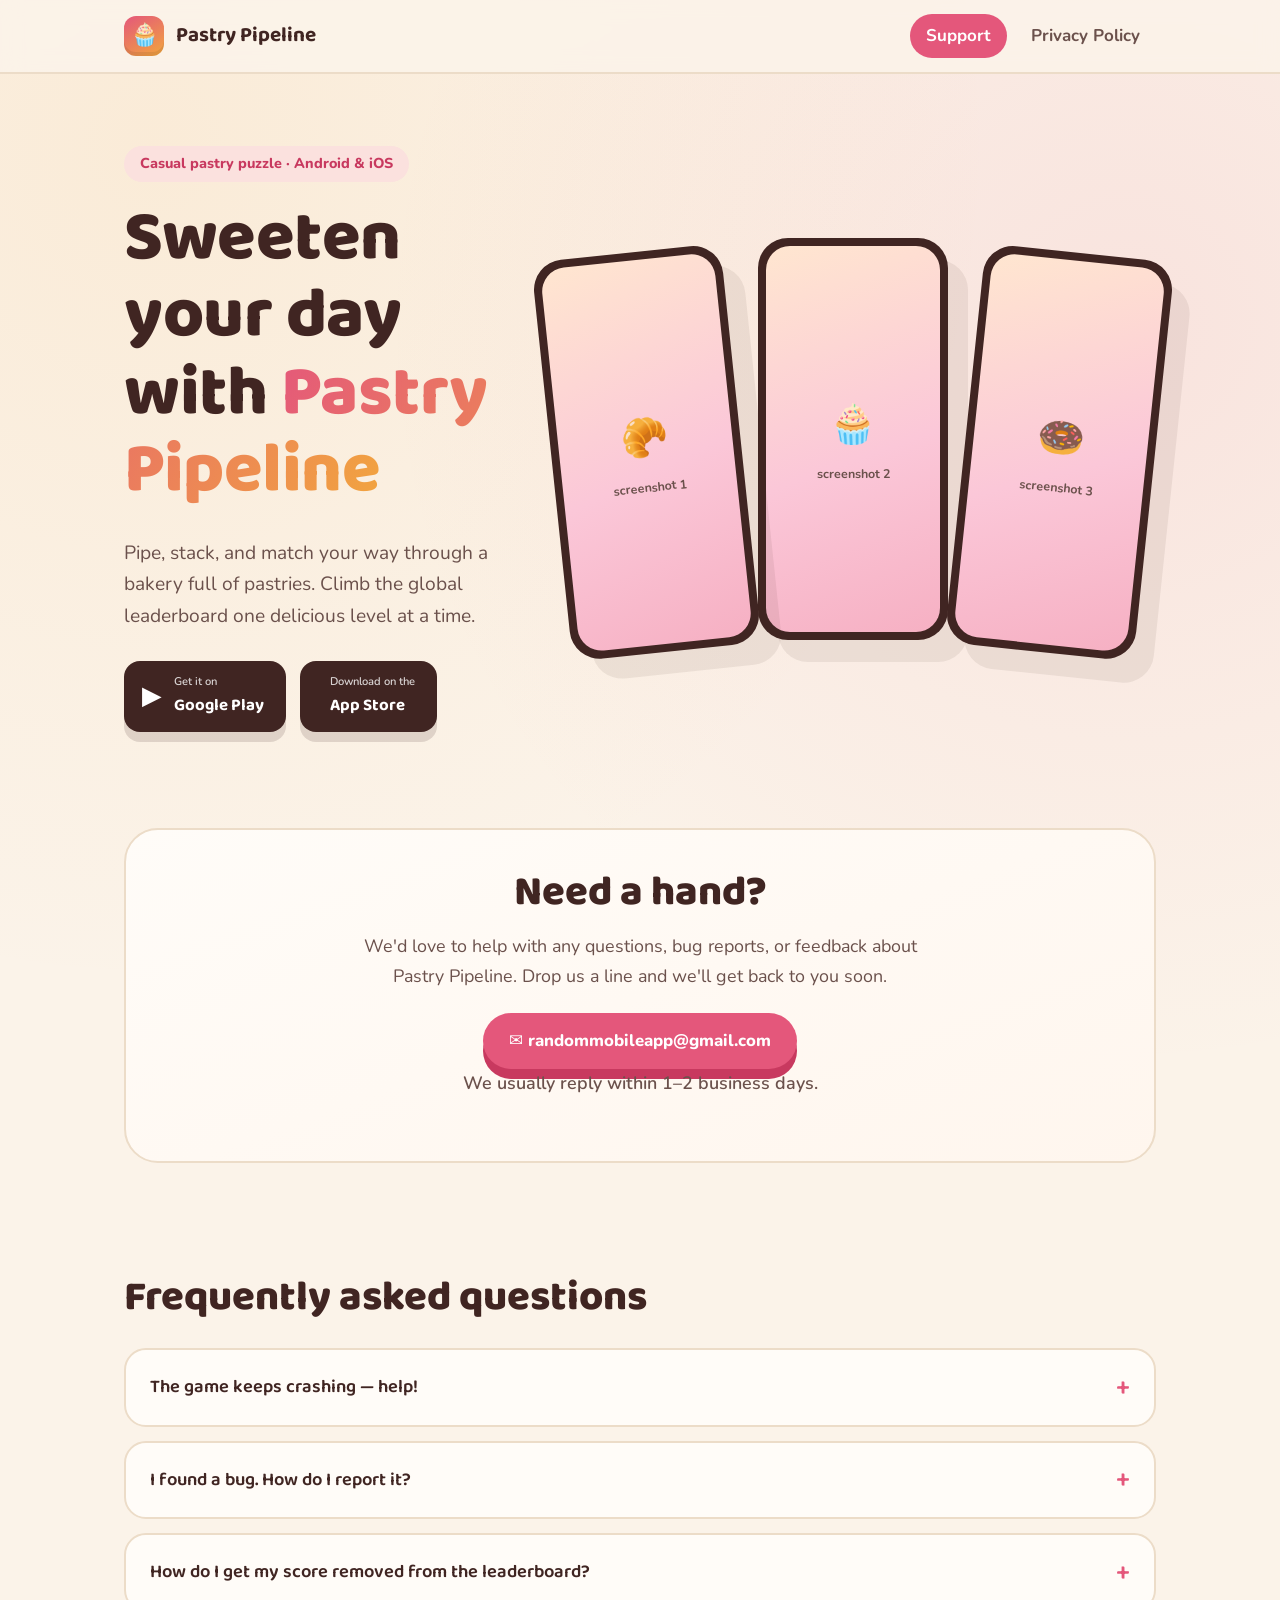
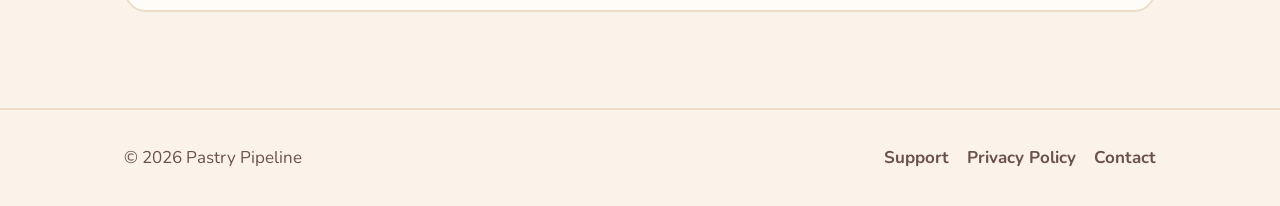
==== index.html @ 0d0adc80 "Add files via upload" ====
<!DOCTYPE html>
<html lang="en">
<head>
  <meta charset="UTF-8" />
  <meta name="viewport" content="width=device-width, initial-scale=1" />
  <title>Pastry Pipeline — Support</title>
  <meta name="description" content="Support and help for Pastry Pipeline, a casual pastry puzzle game for Android and iOS. Contact us with questions, bug reports, or feedback." />
  <meta name="referrer" content="origin" />
  <!-- Open Graph -->
  <meta property="og:title" content="Pastry Pipeline" />
  <meta property="og:type" content="website" />
  <meta property="og:description" content="Support and help for Pastry Pipeline." />
  <link rel="icon" href="data:image/svg+xml,<svg xmlns='http://www.w3.org/2000/svg' viewBox='0 0 100 100'><text y='.9em' font-size='90'>🧁</text></svg>" />
  <link rel="preconnect" href="https://fonts.googleapis.com" />
  <link rel="preconnect" href="https://fonts.gstatic.com" crossorigin />
  <link href="https://fonts.googleapis.com/css2?family=Baloo+2:wght@500;600;700;800&family=Nunito:wght@400;600;700;800&display=swap" rel="stylesheet" />
  <link rel="stylesheet" href="styles.css" />
</head>
<body>
  <header class="site-header">
    <nav class="nav" aria-label="Primary">
      <a class="brand" href="index.html">
        <span class="logo" aria-hidden="true">🧁</span>
        <span class="name">Pastry Pipeline</span>
      </a>
      <div class="nav-links">
        <a href="index.html" class="active">Support</a>
        <a href="privacy-policy.html">Privacy&nbsp;Policy</a>
      </div>
    </nav>
  </header>

  <main>
    <!-- Hero -->
    <section class="hero">
      <div class="wrap hero-grid">
        <div>
          <span class="eyebrow">Casual pastry puzzle · Android &amp; iOS</span>
          <h1>Sweeten your day with <span class="glaze">Pastry Pipeline</span></h1>
          <p class="lead">Pipe, stack, and match your way through a bakery full of pastries. Climb the global leaderboard one delicious level at a time.</p>
          <div class="badges">
            <a class="store-badge" href="#" aria-label="Download on Google Play">
              <span class="ico" aria-hidden="true">▶</span>
              <span><small>Get it on</small><b>Google Play</b></span>
            </a>
            <a class="store-badge" href="#" aria-label="Download on the App Store">
              <span class="ico" aria-hidden="true"></span>
              <span><small>Download on the</small><b>App Store</b></span>
            </a>
          </div>
        </div>

        <div class="phones" aria-hidden="true">
          <!-- Replace the placeholder screens with your own screenshots:
               <div class="screen"><img src="images/screen-1.png" alt="Gameplay"></div> -->
          <div class="phone tilt-l">
            <div class="screen"><div><div class="ph-emoji">🥐</div><div class="ph-note">screenshot 1</div></div></div>
          </div>
          <div class="phone">
            <div class="screen"><div><div class="ph-emoji">🧁</div><div class="ph-note">screenshot 2</div></div></div>
          </div>
          <div class="phone tilt-r">
            <div class="screen"><div><div class="ph-emoji">🍩</div><div class="ph-note">screenshot 3</div></div></div>
          </div>
        </div>
      </div>
    </section>

    <!-- Support -->
    <section class="section" id="support">
      <div class="wrap">
        <div class="card support-card">
          <h2>Need a hand?</h2>
          <p>We'd love to help with any questions, bug reports, or feedback about Pastry Pipeline. Drop us a line and we'll get back to you soon.</p>
          <a class="contact-pill" href="mailto:randommobileapp@gmail.com">✉️ randommobileapp@gmail.com</a>
          <p class="reply-note">We usually reply within 1–2 business days.</p>
        </div>
      </div>
    </section>

    <!-- FAQ -->
    <section class="section" id="faq">
      <div class="wrap">
        <h2>Frequently asked questions</h2>
        <div class="faq">
          <details class="faq-item">
            <summary>The game keeps crashing — help!</summary>
            <div class="answer">Try restarting or reinstalling the app. If it persists, email us with your device model and iOS or Android version so we can look into it.</div>
          </details>
          <details class="faq-item">
            <summary>I found a bug. How do I report it?</summary>
            <div class="answer">Email us a quick description of what happened and we'll look into it right away.</div>
          </details>
          <details class="faq-item">
            <summary>How do I get my score removed from the leaderboard?</summary>
            <div class="answer">Since the game has no in-app delete option, just email us and we'll remove your leaderboard entry. See the <a href="privacy-policy.html">Privacy Policy</a> for details on your data rights.</div>
          </details>
        </div>
      </div>
    </section>
  </main>

  <footer class="site-footer">
    <div class="wrap footer-inner">
      <span>© <span id="year">2026</span> Pastry Pipeline</span>
      <nav aria-label="Footer">
        <a href="index.html">Support</a>
        <a href="privacy-policy.html">Privacy Policy</a>
        <a href="mailto:randommobileapp@gmail.com">Contact</a>
      </nav>
    </div>
  </footer>

  <script>document.getElementById("year").textContent = new Date().getFullYear();</script>
</body>
</html>
---- styles.css ----
/* ============================================================
   Pastry Pipeline — shared styles
   Confectionery theme: vanilla cream, strawberry glaze, caramel
   ============================================================ */

:root {
  --vanilla: #fbf3e9;
  --vanilla-deep: #f5e7d4;
  --cream-card: #fffcf8;
  --strawberry: #e4577b;
  --strawberry-deep: #c8395f;
  --caramel: #f2a63d;
  --cocoa: #402522;
  --cocoa-soft: #6b514c;
  --pink-tint: #fbe1de;
  --mint: #7fc9a6;
  --line: #ecdcc8;
  --shadow: 20px 22px 0 rgba(64, 37, 34, 0.08);
  --radius-lg: 34px;
  --radius-md: 22px;
  --radius-sm: 14px;
  --maxw: 1080px;
  --font-display: "Baloo 2", system-ui, sans-serif;
  --font-body: "Nunito", system-ui, sans-serif;
}

* { box-sizing: border-box; }

html { scroll-behavior: smooth; }

body {
  margin: 0;
  font-family: var(--font-body);
  color: var(--cocoa);
  background-color: var(--vanilla);
  background-image:
    radial-gradient(circle at 12% 8%, rgba(242, 166, 61, 0.10), transparent 42%),
    radial-gradient(circle at 88% 18%, rgba(228, 87, 123, 0.10), transparent 40%);
  line-height: 1.65;
  font-size: 17px;
  -webkit-font-smoothing: antialiased;
}

h1, h2, h3 {
  font-family: var(--font-display);
  color: var(--cocoa);
  line-height: 1.1;
  margin: 0 0 0.4em;
}

a { color: var(--strawberry-deep); }

.wrap {
  max-width: var(--maxw);
  margin: 0 auto;
  padding: 0 24px;
}

/* -------- Header / nav -------- */
.site-header {
  position: sticky;
  top: 0;
  z-index: 50;
  background: rgba(251, 243, 233, 0.9);
  backdrop-filter: blur(10px);
  border-bottom: 2px solid var(--line);
}
.nav {
  display: flex;
  align-items: center;
  justify-content: space-between;
  gap: 16px;
  padding: 14px 24px;
  max-width: var(--maxw);
  margin: 0 auto;
}
.brand {
  display: inline-flex;
  align-items: center;
  gap: 12px;
  text-decoration: none;
  color: var(--cocoa);
  font-family: var(--font-display);
  font-weight: 700;
  font-size: 1.3rem;
}
.brand .logo {
  width: 40px;
  height: 40px;
  border-radius: 12px;
  background: linear-gradient(150deg, var(--strawberry), var(--caramel));
  display: grid;
  place-items: center;
  font-size: 22px;
  box-shadow: inset 0 -4px 0 rgba(0, 0, 0, 0.08);
}
.nav-links {
  display: flex;
  gap: 8px;
  align-items: center;
}
.nav-links a {
  text-decoration: none;
  color: var(--cocoa-soft);
  font-weight: 700;
  padding: 8px 16px;
  border-radius: 999px;
  transition: background 0.15s, color 0.15s;
}
.nav-links a:hover { background: var(--pink-tint); color: var(--strawberry-deep); }
.nav-links a.active { background: var(--strawberry); color: #fff; }

/* -------- Hero -------- */
.hero {
  padding: 72px 0 40px;
}
.hero-grid {
  display: grid;
  grid-template-columns: 1.05fr 0.95fr;
  gap: 48px;
  align-items: center;
}
.eyebrow {
  display: inline-block;
  background: var(--pink-tint);
  color: var(--strawberry-deep);
  font-weight: 800;
  padding: 6px 16px;
  border-radius: 999px;
  font-size: 0.9rem;
  margin-bottom: 18px;
}
.hero h1 {
  font-size: clamp(2.6rem, 6vw, 4.4rem);
  font-weight: 800;
  letter-spacing: -0.5px;
}
.hero h1 .glaze {
  background: linear-gradient(120deg, var(--strawberry), var(--caramel));
  -webkit-background-clip: text;
  background-clip: text;
  color: transparent;
}
.hero p.lead {
  font-size: 1.2rem;
  color: var(--cocoa-soft);
  max-width: 46ch;
  margin: 10px 0 28px;
}
.badges {
  display: flex;
  flex-wrap: wrap;
  gap: 14px;
}
.store-badge {
  display: inline-flex;
  align-items: center;
  gap: 12px;
  background: var(--cocoa);
  color: #fff;
  text-decoration: none;
  padding: 12px 22px 12px 18px;
  border-radius: 16px;
  font-weight: 700;
  box-shadow: 0 10px 0 rgba(64, 37, 34, 0.15);
  transition: transform 0.12s, box-shadow 0.12s;
}
.store-badge:hover { transform: translateY(3px); box-shadow: 0 7px 0 rgba(64, 37, 34, 0.15); }
.store-badge small { display: block; font-size: 0.7rem; font-weight: 600; opacity: 0.8; }
.store-badge b { font-family: var(--font-display); font-size: 1.05rem; }
.store-badge .ico { font-size: 1.6rem; }

/* Phone mockups */
.phones {
  position: relative;
  display: flex;
  justify-content: center;
  gap: 18px;
}
.phone {
  width: 190px;
  aspect-ratio: 9 / 19;
  background: var(--cocoa);
  border-radius: 30px;
  padding: 8px;
  box-shadow: var(--shadow);
}
.phone .screen {
  width: 100%;
  height: 100%;
  border-radius: 24px;
  overflow: hidden;
  background: linear-gradient(160deg, #ffe6d0, #fbc7d8 55%, #f6b0c3);
  display: grid;
  place-items: center;
  text-align: center;
  color: var(--cocoa);
  padding: 16px;
}
.phone .screen img { width: 100%; height: 100%; object-fit: cover; }
.phone .screen .ph-emoji { font-size: 2.4rem; margin-bottom: 8px; }
.phone .screen .ph-note { font-size: 0.78rem; font-weight: 700; color: var(--cocoa-soft); }
.phone.tilt-l { transform: rotate(-6deg) translateY(14px); }
.phone.tilt-r { transform: rotate(6deg) translateY(14px); }

/* -------- Sections -------- */
.section { padding: 56px 0; }
.section h2 {
  font-size: clamp(1.9rem, 4vw, 2.6rem);
  font-weight: 800;
}

.card {
  background: var(--cream-card);
  border: 2px solid var(--line);
  border-radius: var(--radius-lg);
  padding: 40px;
}

.support-card {
  background: linear-gradient(160deg, var(--cream-card), #fff6ee);
  text-align: center;
}
.support-card p { font-size: 1.12rem; color: var(--cocoa-soft); max-width: 52ch; margin: 0 auto 22px; }
.contact-pill {
  display: inline-flex;
  align-items: center;
  gap: 10px;
  background: var(--strawberry);
  color: #fff;
  text-decoration: none;
  font-weight: 800;
  padding: 14px 26px;
  border-radius: 999px;
  font-size: 1.05rem;
  box-shadow: 0 10px 0 var(--strawberry-deep);
  transition: transform 0.12s, box-shadow 0.12s;
}
.contact-pill:hover { transform: translateY(3px); box-shadow: 0 7px 0 var(--strawberry-deep); }
.reply-note { margin-top: 26px; margin-bottom: 0; color: var(--cocoa-soft); font-weight: 600; }

/* FAQ */
.faq { display: grid; gap: 14px; margin-top: 28px; }
details.faq-item {
  background: var(--cream-card);
  border: 2px solid var(--line);
  border-radius: var(--radius-md);
  padding: 4px 24px;
  transition: border-color 0.15s;
}
details.faq-item[open] { border-color: var(--strawberry); }
details.faq-item summary {
  list-style: none;
  cursor: pointer;
  font-family: var(--font-display);
  font-weight: 600;
  font-size: 1.15rem;
  padding: 18px 0;
  display: flex;
  justify-content: space-between;
  align-items: center;
  gap: 16px;
}
details.faq-item summary::-webkit-details-marker { display: none; }
details.faq-item summary::after {
  content: "+";
  font-size: 1.6rem;
  color: var(--strawberry);
  transition: transform 0.2s;
  line-height: 1;
}
details.faq-item[open] summary::after { transform: rotate(45deg); }
details.faq-item .answer { padding: 0 0 20px; color: var(--cocoa-soft); }

/* -------- Privacy policy document -------- */
.doc { padding: 48px 0 24px; }
.doc .card { padding: clamp(28px, 5vw, 60px); }
.doc h1 { font-size: clamp(2rem, 5vw, 3rem); font-weight: 800; }
.doc .updated {
  display: inline-block;
  background: var(--vanilla-deep);
  color: var(--cocoa-soft);
  font-weight: 700;
  padding: 5px 14px;
  border-radius: 999px;
  font-size: 0.9rem;
  margin-bottom: 8px;
}
.doc h2 {
  font-size: 1.5rem;
  font-weight: 700;
  margin-top: 2em;
  padding-top: 0.6em;
  border-top: 2px solid var(--line);
}
.doc h3 { font-size: 1.2rem; font-weight: 700; margin-top: 1.4em; color: var(--strawberry-deep); }
.doc h4 { font-family: var(--font-display); font-size: 1.05rem; margin: 1.2em 0 0.3em; }
.doc p, .doc li { color: #4d3733; max-width: 72ch; }
.doc ul { padding-left: 1.2em; }
.doc li { margin: 0.35em 0; }
.doc a { word-break: break-word; }
.toc {
  background: var(--vanilla);
  border: 2px dashed var(--line);
  border-radius: var(--radius-md);
  padding: 20px 26px;
  margin: 24px 0 8px;
}
.toc strong { font-family: var(--font-display); }
.toc ol { margin: 10px 0 0; padding-left: 1.4em; columns: 2; column-gap: 32px; }
.toc a { text-decoration: none; font-weight: 700; }
.toc a:hover { text-decoration: underline; }

/* -------- Footer -------- */
.site-footer {
  border-top: 2px solid var(--line);
  margin-top: 40px;
  padding: 34px 0;
  color: var(--cocoa-soft);
}
.footer-inner {
  display: flex;
  flex-wrap: wrap;
  justify-content: space-between;
  align-items: center;
  gap: 16px;
}
.footer-inner nav { display: flex; gap: 18px; }
.footer-inner a { color: var(--cocoa-soft); text-decoration: none; font-weight: 700; }
.footer-inner a:hover { color: var(--strawberry-deep); }

/* -------- Responsive -------- */
@media (max-width: 820px) {
  .hero-grid { grid-template-columns: 1fr; gap: 32px; }
  .phones { order: -1; }
  .phone { width: 150px; }
  .nav-links a { padding: 8px 12px; }
  .toc ol { columns: 1; }
}
@media (max-width: 480px) {
  body { font-size: 16px; }
  .brand span.name { display: none; }
  .phone.tilt-l, .phone.tilt-r { transform: none; }
  .phones { flex-wrap: wrap; }
  .card { padding: 28px 20px; }
  .contact-pill {
    max-width: 100%;
    font-size: 0.95rem;
    padding: 14px 20px;
    word-break: break-word;
    text-align: center;
  }
}

@media (prefers-reduced-motion: reduce) {
  * { scroll-behavior: auto; transition: none !important; }
}

:focus-visible { outline: 3px solid var(--caramel); outline-offset: 3px; border-radius: 6px; }
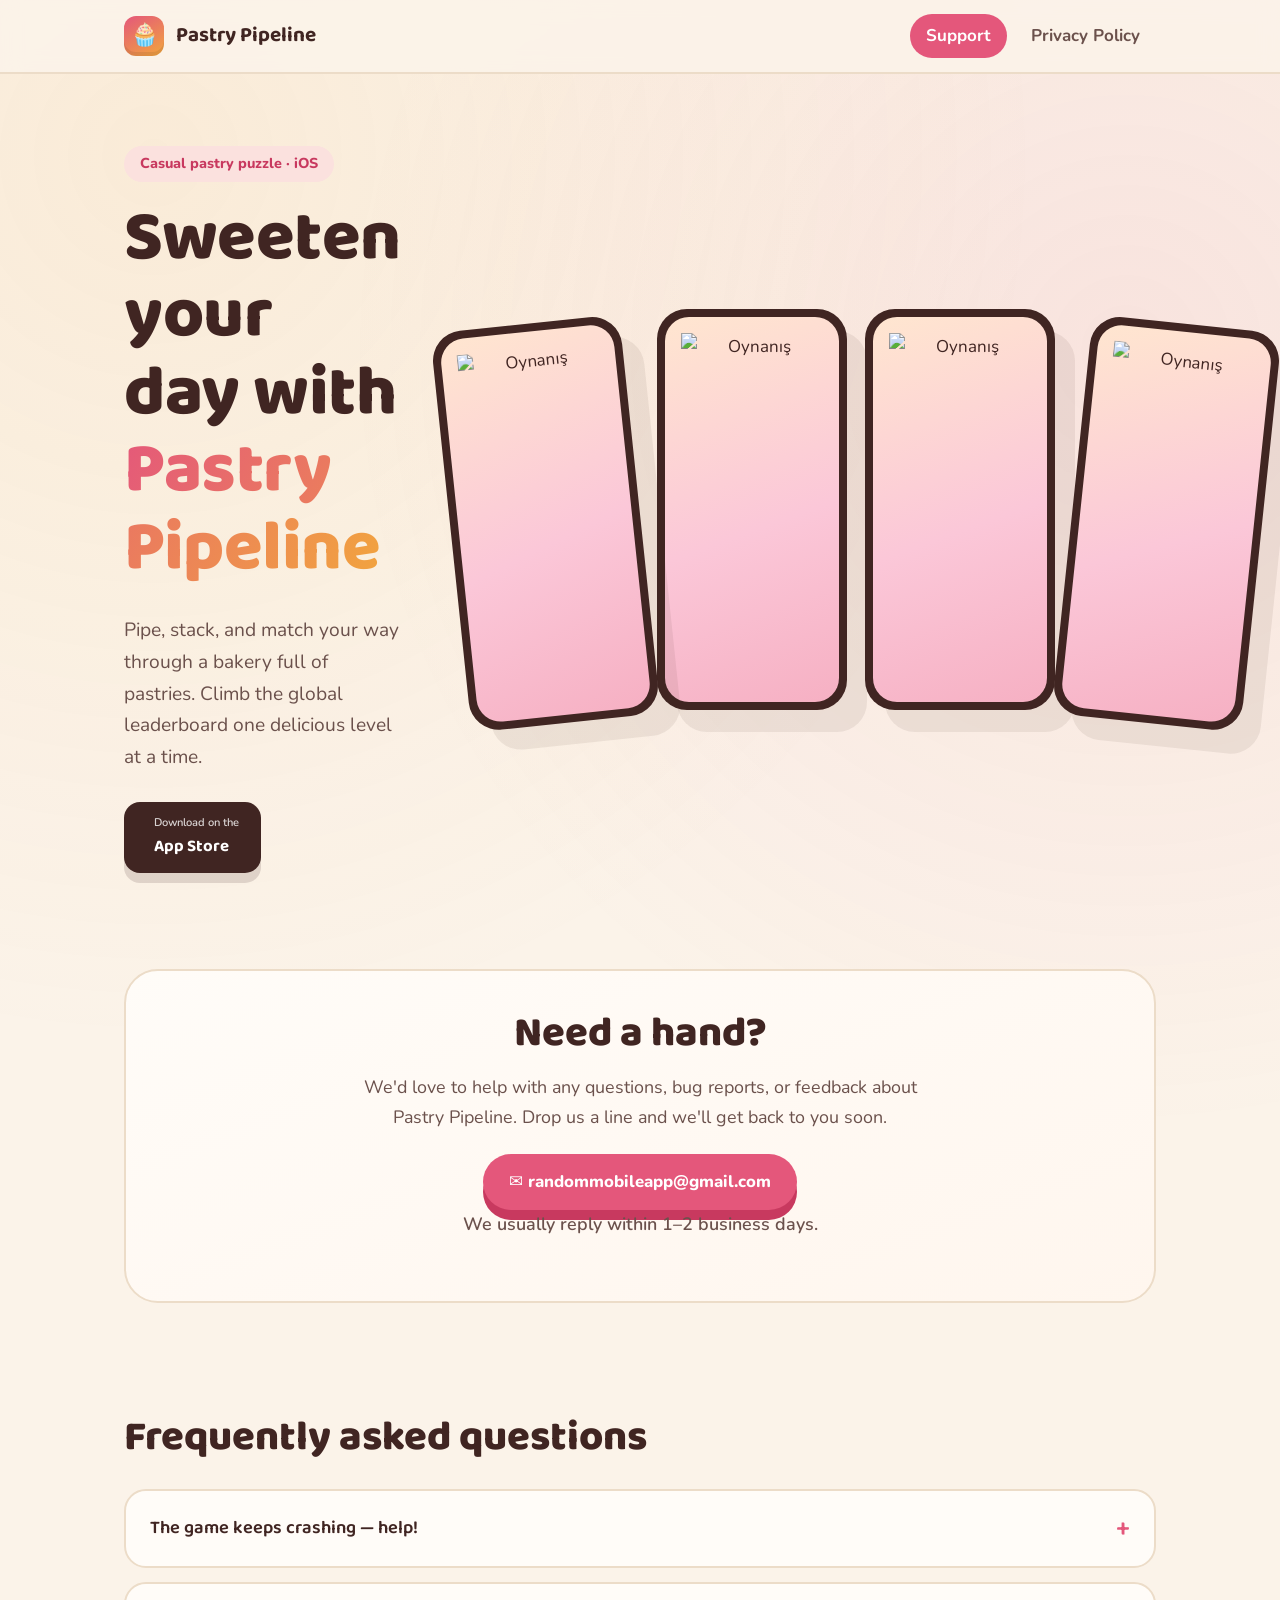
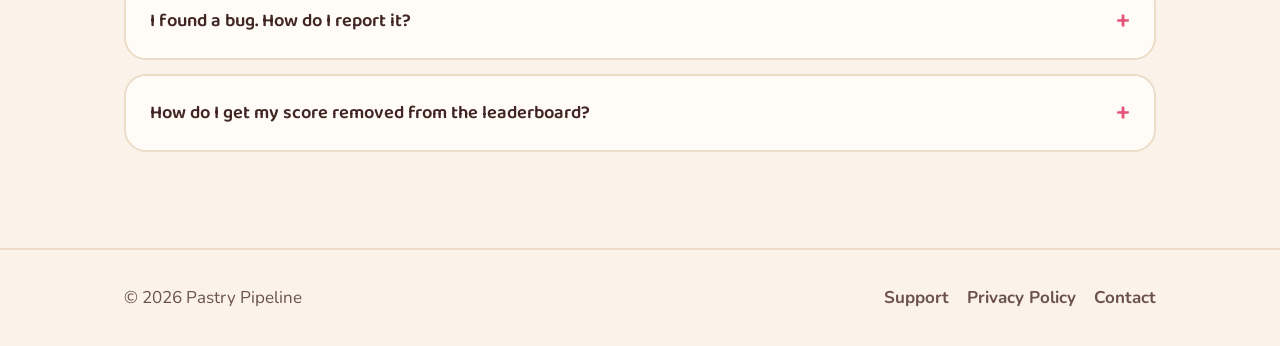
==== commit 257abf83: "Update iOS references and remove Android mentions" ====
--- a/index.html
+++ b/index.html
@@ -4,7 +4,7 @@
   <meta charset="UTF-8" />
   <meta name="viewport" content="width=device-width, initial-scale=1" />
   <title>Pastry Pipeline — Support</title>
-  <meta name="description" content="Support and help for Pastry Pipeline, a casual pastry puzzle game for Android and iOS. Contact us with questions, bug reports, or feedback." />
+  <meta name="description" content="Support and help for Pastry Pipeline, a casual pastry puzzle game for iOS. Contact us with questions, bug reports, or feedback." />
   <meta name="referrer" content="origin" />
   <!-- Open Graph -->
   <meta property="og:title" content="Pastry Pipeline" />
@@ -35,14 +35,10 @@
     <section class="hero">
       <div class="wrap hero-grid">
         <div>
-          <span class="eyebrow">Casual pastry puzzle · Android &amp; iOS</span>
+          <span class="eyebrow">Casual pastry puzzle · iOS</span>
           <h1>Sweeten your day with <span class="glaze">Pastry Pipeline</span></h1>
           <p class="lead">Pipe, stack, and match your way through a bakery full of pastries. Climb the global leaderboard one delicious level at a time.</p>
           <div class="badges">
-            <a class="store-badge" href="#" aria-label="Download on Google Play">
-              <span class="ico" aria-hidden="true">▶</span>
-              <span><small>Get it on</small><b>Google Play</b></span>
-            </a>
             <a class="store-badge" href="#" aria-label="Download on the App Store">
               <span class="ico" aria-hidden="true"></span>
               <span><small>Download on the</small><b>App Store</b></span>
@@ -54,13 +50,16 @@
           <!-- Replace the placeholder screens with your own screenshots:
                <div class="screen"><img src="images/screen-1.png" alt="Gameplay"></div> -->
           <div class="phone tilt-l">
-            <div class="screen"><div><div class="ph-emoji">🥐</div><div class="ph-note">screenshot 1</div></div></div>
+            <div class="screen"><img src="images/screen-1.png" alt="Oynanış"></div>
           </div>
           <div class="phone">
-            <div class="screen"><div><div class="ph-emoji">🧁</div><div class="ph-note">screenshot 2</div></div></div>
+            <div class="screen"><img src="images/screen-2.png" alt="Oynanış"></div>
+          </div>
+          <div class="phone">
+            <div class="screen"><img src="images/screen-3.png" alt="Oynanış"></div>
           </div>
           <div class="phone tilt-r">
-            <div class="screen"><div><div class="ph-emoji">🍩</div><div class="ph-note">screenshot 3</div></div></div>
+            <div class="screen"><img src="images/screen-4.png" alt="Oynanış"></div>
           </div>
         </div>
       </div>
@@ -85,7 +84,7 @@
         <div class="faq">
           <details class="faq-item">
             <summary>The game keeps crashing — help!</summary>
-            <div class="answer">Try restarting or reinstalling the app. If it persists, email us with your device model and iOS or Android version so we can look into it.</div>
+            <div class="answer">Try restarting or reinstalling the app. If it persists, email us with your device model and iOS version so we can look into it.</div>
           </details>
           <details class="faq-item">
             <summary>I found a bug. How do I report it?</summary>
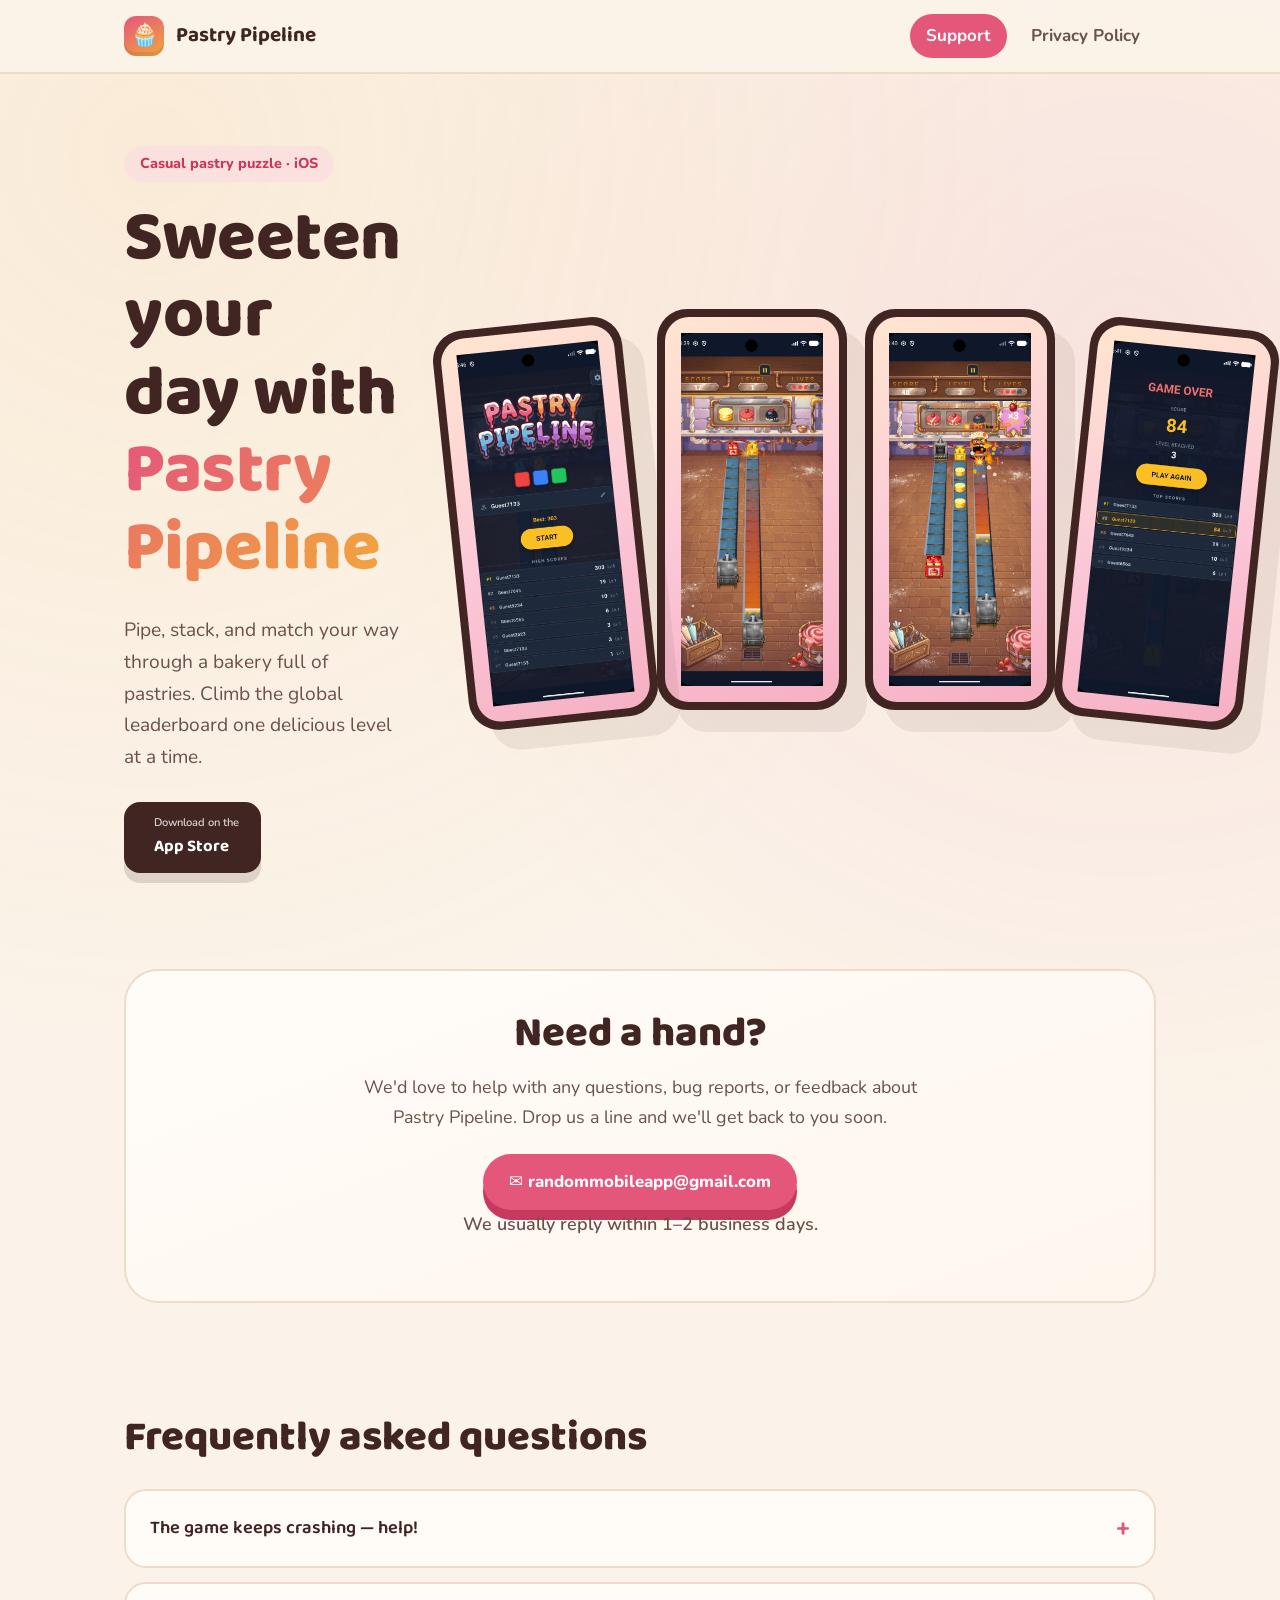
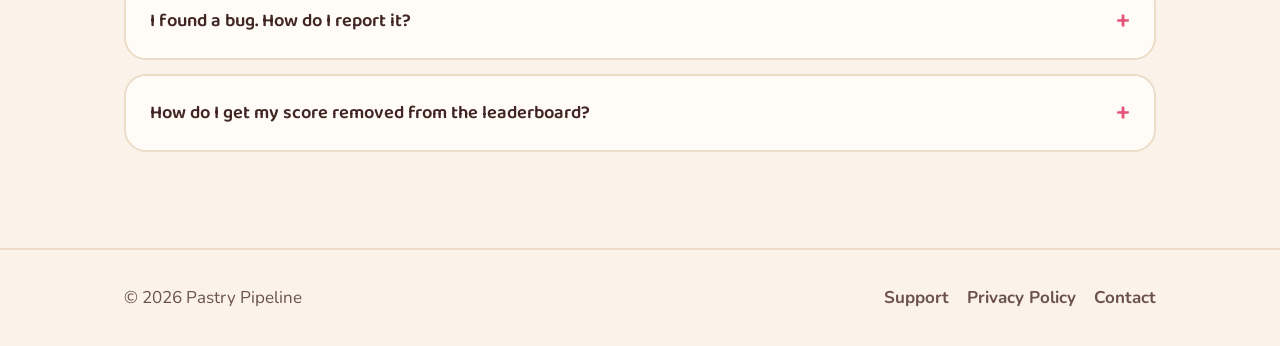
==== commit 42ae6f1d: "Update App Store link in index.html" ====
--- a/index.html
+++ b/index.html
@@ -39,7 +39,7 @@
           <h1>Sweeten your day with <span class="glaze">Pastry Pipeline</span></h1>
           <p class="lead">Pipe, stack, and match your way through a bakery full of pastries. Climb the global leaderboard one delicious level at a time.</p>
           <div class="badges">
-            <a class="store-badge" href="#" aria-label="Download on the App Store">
+            <a class="store-badge" href="https://apps.apple.com/tr/app/pastry-pipeline/id6792564265" aria-label="Download on the App Store">
               <span class="ico" aria-hidden="true"></span>
               <span><small>Download on the</small><b>App Store</b></span>
             </a>
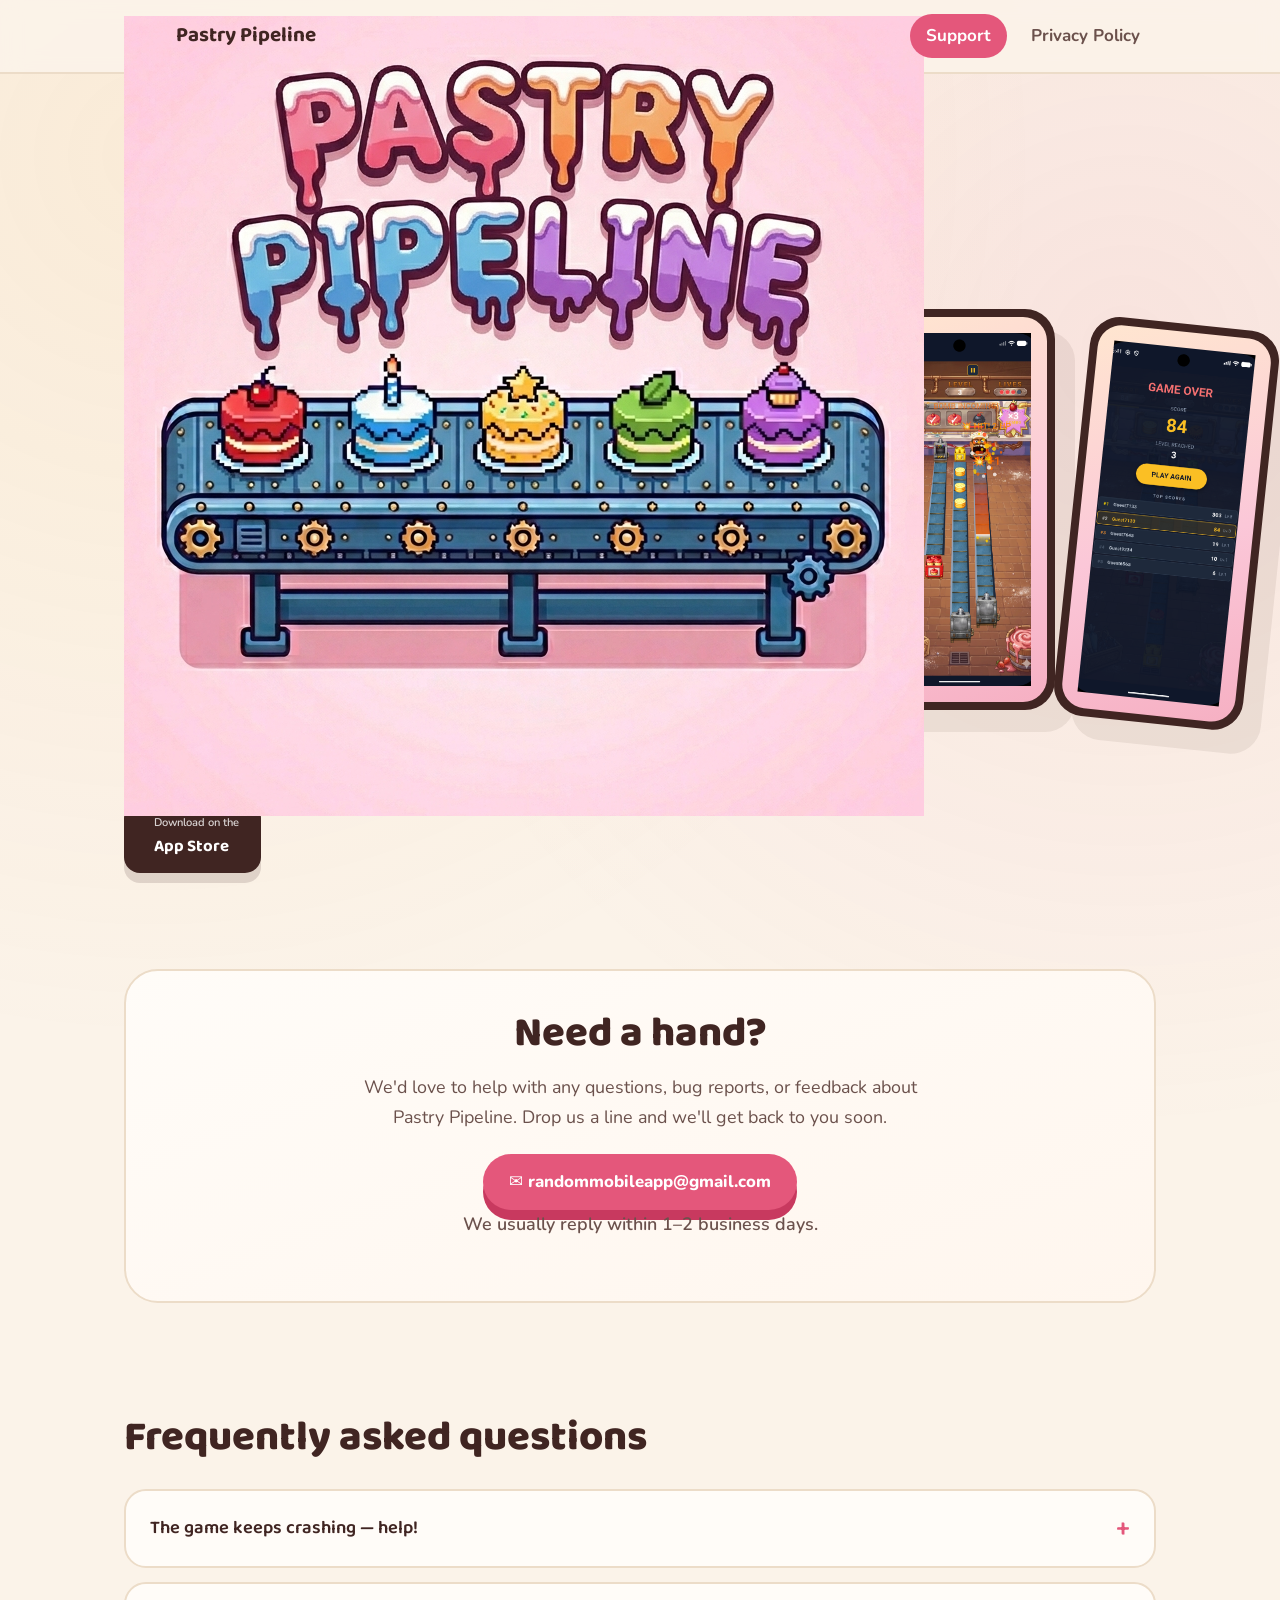
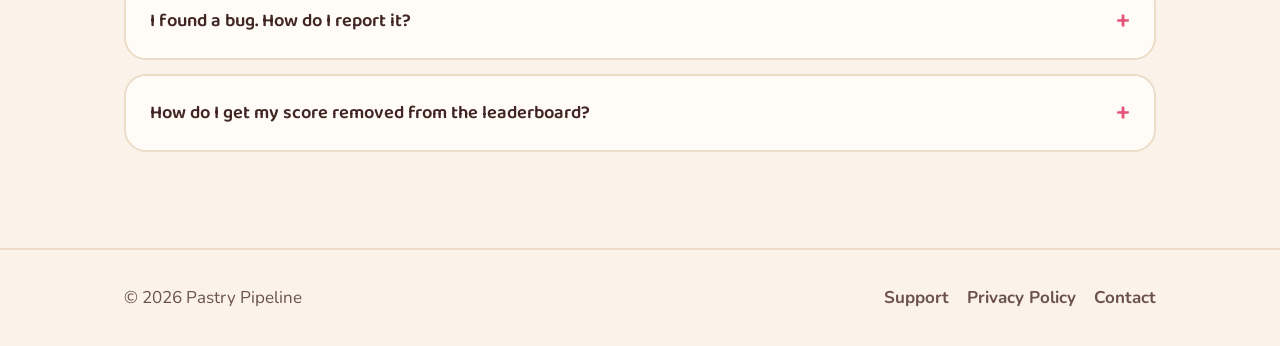
==== commit 9825744c: "Replace logo emoji with image in header" ====
--- a/index.html
+++ b/index.html
@@ -10,7 +10,8 @@
   <meta property="og:title" content="Pastry Pipeline" />
   <meta property="og:type" content="website" />
   <meta property="og:description" content="Support and help for Pastry Pipeline." />
-  <link rel="icon" href="data:image/svg+xml,<svg xmlns='http://www.w3.org/2000/svg' viewBox='0 0 100 100'><text y='.9em' font-size='90'>🧁</text></svg>" />
+  <link rel="icon" type="image/svg+xml" href="/images/logo.svg" />
+ <link rel="icon" type="image/png" sizes="32x32" href="/images/logo.png" />
   <link rel="preconnect" href="https://fonts.googleapis.com" />
   <link rel="preconnect" href="https://fonts.gstatic.com" crossorigin />
   <link href="https://fonts.googleapis.com/css2?family=Baloo+2:wght@500;600;700;800&family=Nunito:wght@400;600;700;800&display=swap" rel="stylesheet" />
@@ -20,7 +21,7 @@
   <header class="site-header">
     <nav class="nav" aria-label="Primary">
       <a class="brand" href="index.html">
-        <span class="logo" aria-hidden="true">🧁</span>
+        <span class="logo"><img src="images/logo.png"></span>
         <span class="name">Pastry Pipeline</span>
       </a>
       <div class="nav-links">
